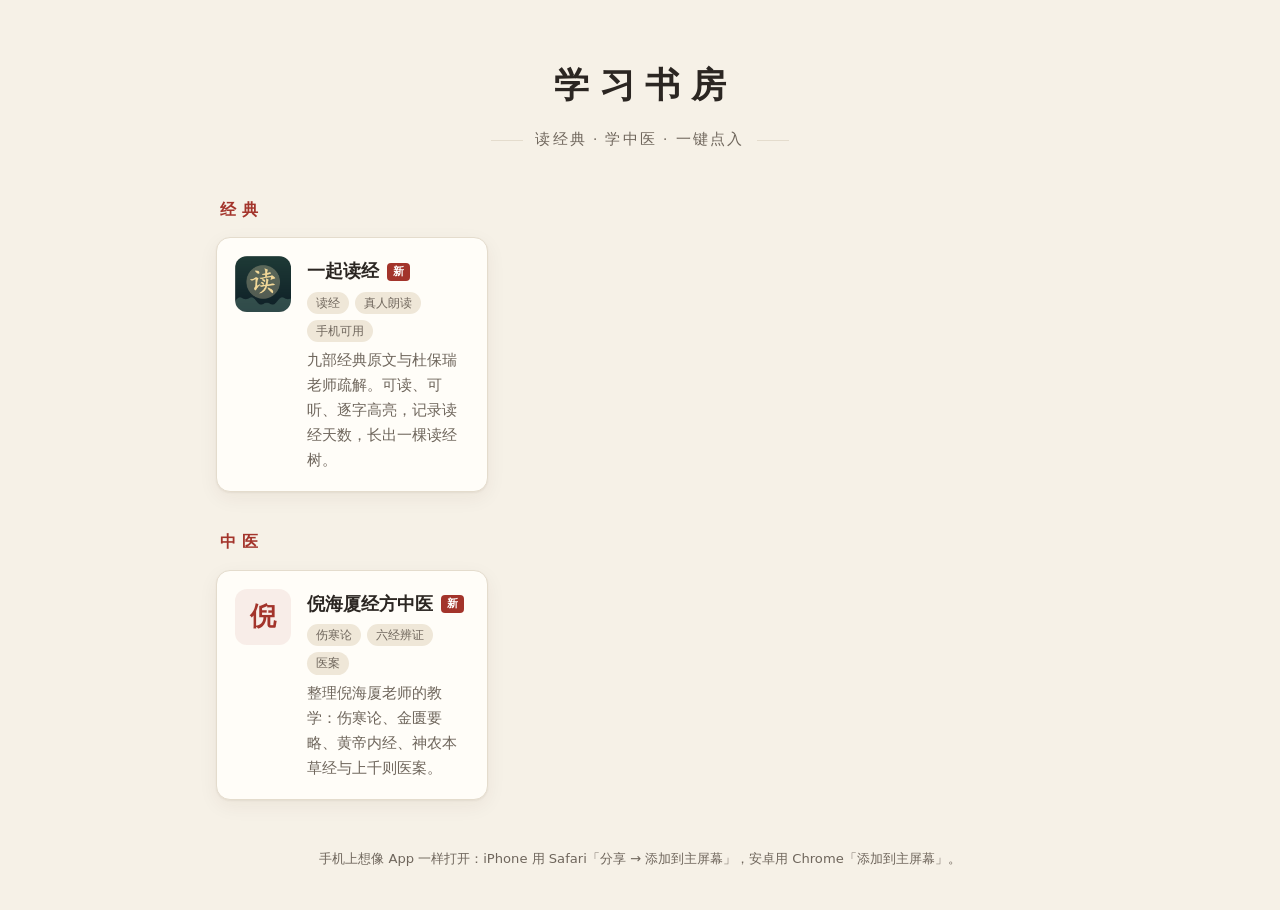
==== index.html @ 0ada7f23 "学习书房：一起读经、倪海厦经方中医 Co-Authored-By: Claude Opus 5.5 <noreply@anthropic.com>" ====
<!doctype html>
<html lang="zh-CN">
<head>
<meta charset="utf-8">
<meta name="viewport" content="width=device-width, initial-scale=1">
<title>学习书房</title>
<meta name="description" content="读经典、学中医，一键点入。">
<link rel="icon" href="icons/dujing.png">
<style>
:root{
  --bg:#f6f1e7; --paper:#fffdf8; --ink:#2b2622; --dim:#6f665c; --line:#e4dccd;
  --accent:#a3342b; --accent-soft:rgba(163,52,43,.08); --tag:#efe7d8; --shadow:0 1px 2px rgba(60,40,20,.06),0 6px 20px rgba(60,40,20,.06);
}
@media (prefers-color-scheme: dark){
  :root{
    --bg:#1b1916; --paper:#25221e; --ink:#ece5d8; --dim:#a79e90; --line:#3a352e;
    --accent:#e07a6c; --accent-soft:rgba(224,122,108,.12); --tag:#332f29; --shadow:0 1px 2px rgba(0,0,0,.3);
  }
}
*{box-sizing:border-box;margin:0;padding:0}
body{
  background:var(--bg); color:var(--ink); min-height:100vh;
  font-family:"Songti SC","Noto Serif SC","Source Han Serif SC","SimSun",serif;
  line-height:1.7; -webkit-font-smoothing:antialiased;
}
.wrap{max-width:880px;margin:0 auto;padding:56px 16px 40px}
header{text-align:center;margin-bottom:44px}
h1{font-size:2.2rem;letter-spacing:.3em;font-weight:700;padding-left:.3em}
.seal{display:inline-block;margin-top:10px;color:var(--dim);font-size:.95rem;letter-spacing:.15em}
.seal::before,.seal::after{content:"";display:inline-block;width:32px;height:1px;background:var(--line);vertical-align:middle;margin:0 12px}
section{margin-bottom:36px}
h2{font-size:1rem;color:var(--accent);letter-spacing:.4em;margin:0 0 14px 4px;font-weight:700}
.grid{display:grid;grid-template-columns:repeat(auto-fill,minmax(260px,1fr));gap:16px}
a.card{
  display:flex;gap:16px;align-items:flex-start;padding:18px;border-radius:14px;
  background:var(--paper);border:1px solid var(--line);box-shadow:var(--shadow);
  color:inherit;text-decoration:none;transition:transform .15s ease,border-color .15s ease;
}
a.card:hover,a.card:focus-visible{transform:translateY(-2px);border-color:var(--accent);outline:none}
.icon{
  flex:none;width:56px;height:56px;border-radius:12px;overflow:hidden;
  display:grid;place-items:center;background:var(--accent-soft);color:var(--accent);
  font-size:1.6rem;font-weight:700;
}
.icon img{width:100%;height:100%;object-fit:cover}
.body{min-width:0}
.title{font-size:1.15rem;font-weight:700;display:flex;align-items:center;gap:8px}
.new{font-size:.7rem;color:#fff;background:var(--accent);border-radius:4px;padding:0 6px;line-height:1.6;font-family:system-ui,sans-serif}
.tags{display:flex;flex-wrap:wrap;gap:6px;margin:4px 0 6px}
.tags span{font-size:.75rem;color:var(--dim);background:var(--tag);border-radius:999px;padding:1px 9px;font-family:system-ui,"PingFang SC","Microsoft YaHei",sans-serif}
.desc{font-size:.92rem;color:var(--dim)}
footer{text-align:center;color:var(--dim);font-size:.82rem;margin-top:48px;font-family:system-ui,"PingFang SC","Microsoft YaHei",sans-serif}
@media (max-width:480px){h1{font-size:1.8rem}.wrap{padding-top:40px}}
</style>
</head>
<body>
<div class="wrap">
  <header>
    <h1>学习书房</h1>
    <div class="seal">读经典 · 学中医 · 一键点入</div>
  </header>
  <main id="shelf"></main>
  <footer>手机上想像 App 一样打开：iPhone 用 Safari「分享 → 添加到主屏幕」，安卓用 Chrome「添加到主屏幕」。</footer>
</div>
<script src="items.js"></script>
<script>
(function(){
  var root = document.getElementById('shelf');
  function el(tag, cls, text){ var e=document.createElement(tag); if(cls) e.className=cls; if(text!=null) e.textContent=text; return e; }
  (window.SHELF||[]).forEach(function(g){
    var sec = el('section'); sec.appendChild(el('h2', null, g.group));
    var grid = el('div','grid');
    (g.items||[]).forEach(function(it){
      var a = el('a','card'); a.href = it.url; a.target = '_blank'; a.rel = 'noopener';
      var ic = el('div','icon');
      if (it.icon && /[./]/.test(it.icon)) {
        var img = new Image(); img.alt = ''; img.src = it.icon;
        img.onerror = function(){ ic.textContent = (it.title||'·').charAt(0); };
        ic.appendChild(img);
      } else { ic.textContent = it.icon || (it.title||'·').charAt(0); }
      a.appendChild(ic);
      var b = el('div','body');
      var t = el('div','title', it.title);
      if (it.isNew) t.appendChild(el('span','new','新'));
      b.appendChild(t);
      if (it.tags && it.tags.length){ var tg=el('div','tags'); it.tags.forEach(function(x){ tg.appendChild(el('span',null,x)); }); b.appendChild(tg); }
      if (it.desc) b.appendChild(el('div','desc', it.desc));
      a.appendChild(b); grid.appendChild(a);
    });
    sec.appendChild(grid); root.appendChild(sec);
  });
})();
</script>
</body>
</html>
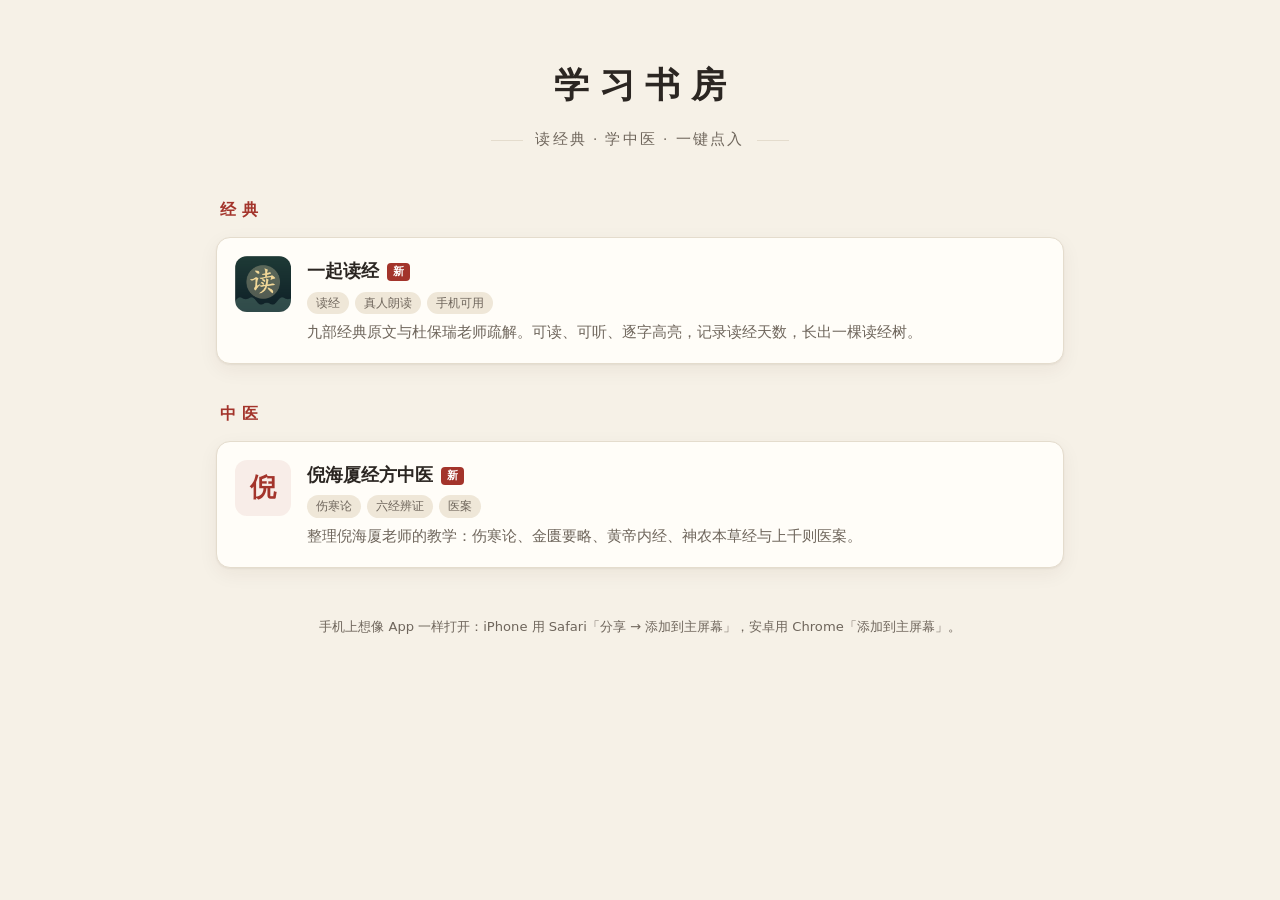
==== commit 1ef42d4a: "卡片少时铺满一行 Co-Authored-By: Claude Opus 5.5 <noreply@anthropic.com>" ====
--- a/index.html
+++ b/index.html
@@ -30,7 +30,7 @@
 .seal::before,.seal::after{content:"";display:inline-block;width:32px;height:1px;background:var(--line);vertical-align:middle;margin:0 12px}
 section{margin-bottom:36px}
 h2{font-size:1rem;color:var(--accent);letter-spacing:.4em;margin:0 0 14px 4px;font-weight:700}
-.grid{display:grid;grid-template-columns:repeat(auto-fill,minmax(260px,1fr));gap:16px}
+.grid{display:grid;grid-template-columns:repeat(auto-fit,minmax(260px,1fr));gap:16px}
 a.card{
   display:flex;gap:16px;align-items:flex-start;padding:18px;border-radius:14px;
   background:var(--paper);border:1px solid var(--line);box-shadow:var(--shadow);
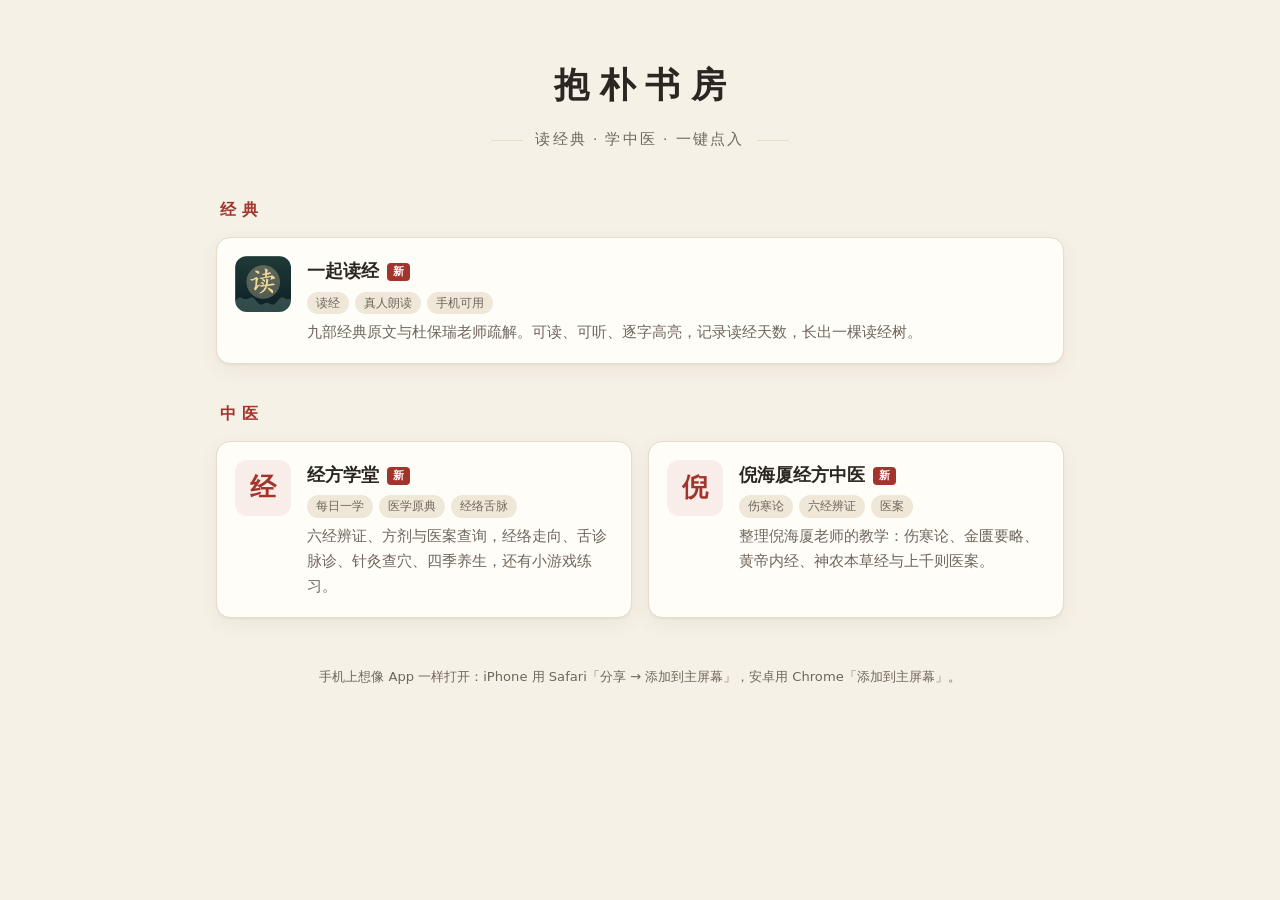
==== commit 169a8e1b: "改名抱朴书房；中医加入经方学堂 Co-Authored-By: Claude Opus 5.5 <noreply@anthropic.com>" ====
--- a/index.html
+++ b/index.html
@@ -3,7 +3,7 @@
 <head>
 <meta charset="utf-8">
 <meta name="viewport" content="width=device-width, initial-scale=1">
-<title>学习书房</title>
+<title>抱朴书房</title>
 <meta name="description" content="读经典、学中医，一键点入。">
 <link rel="icon" href="icons/dujing.png">
 <style>
@@ -56,7 +56,7 @@
 <body>
 <div class="wrap">
   <header>
-    <h1>学习书房</h1>
+    <h1>抱朴书房</h1>
     <div class="seal">读经典 · 学中医 · 一键点入</div>
   </header>
   <main id="shelf"></main>
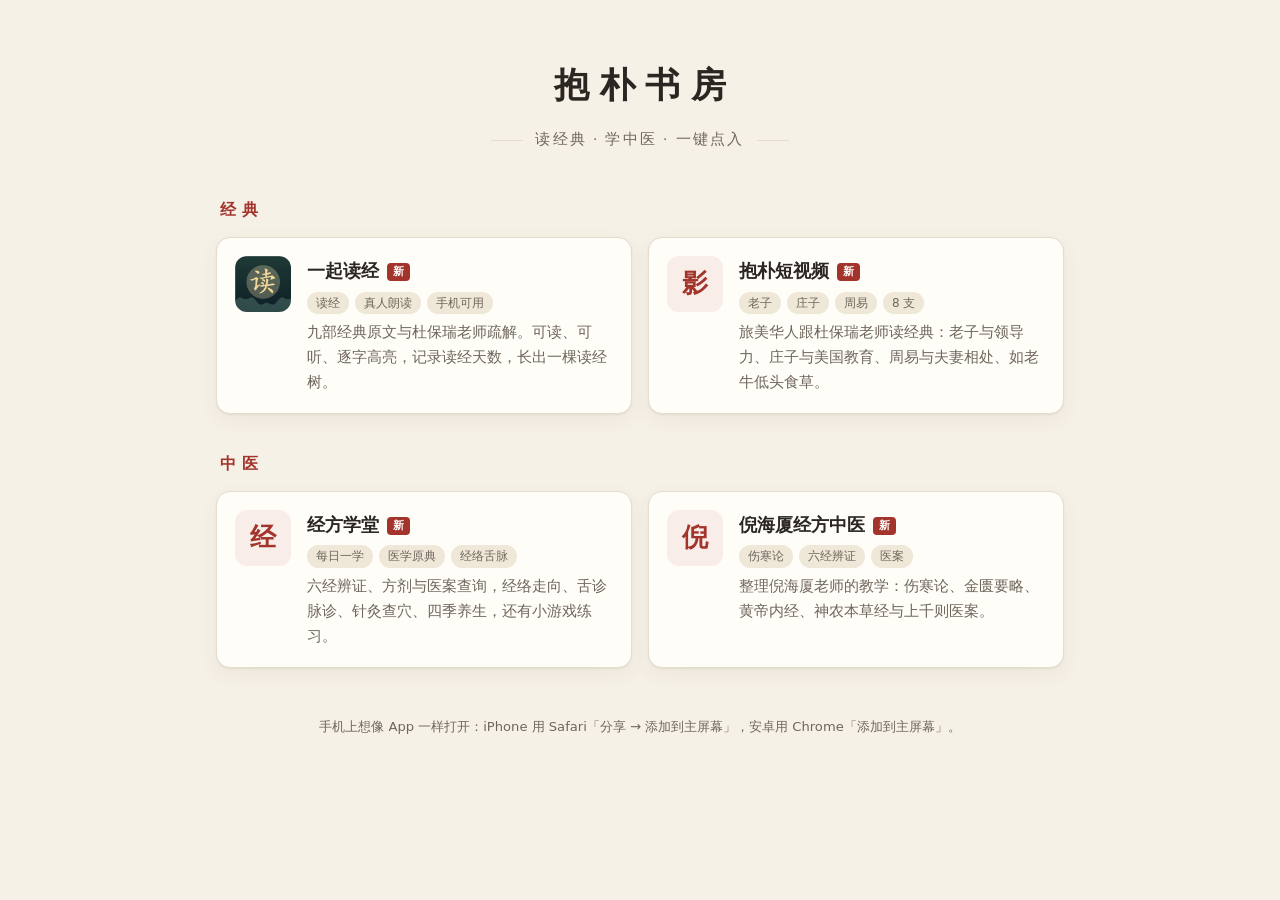
==== commit 44402a3a: "书房加入抱朴短视频（8 支） Co-Authored-By: Claude Opus 5.5 <noreply@anthropic.com>" ====
--- a/index.html
+++ b/index.html
@@ -71,7 +71,7 @@
     var sec = el('section'); sec.appendChild(el('h2', null, g.group));
     var grid = el('div','grid');
     (g.items||[]).forEach(function(it){
-      var a = el('a','card'); a.href = it.url; a.target = '_blank'; a.rel = 'noopener';
+      var a = el('a','card'); a.href = it.url; if (/^https?:/.test(it.url)) { a.target = '_blank'; a.rel = 'noopener'; }
       var ic = el('div','icon');
       if (it.icon && /[./]/.test(it.icon)) {
         var img = new Image(); img.alt = ''; img.src = it.icon;
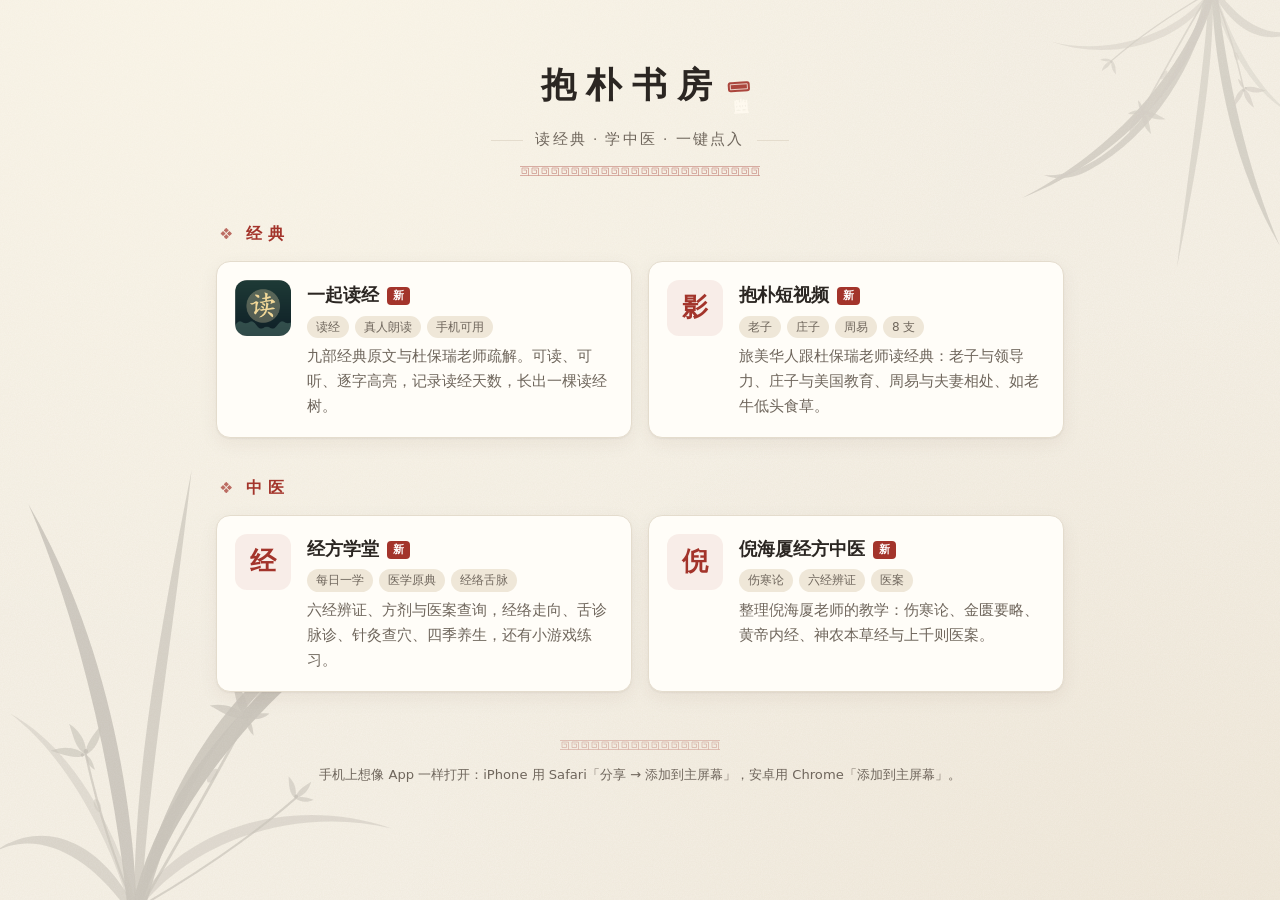
==== commit 7660189d: "书房换上兰花背景：宣纸底、墨兰、回纹、「幽兰」小印 Co-Authored-By: Claude Opus 5.5 <noreply@anthropic.com>" ====
--- a/index.html
+++ b/index.html
@@ -52,15 +52,17 @@
 footer{text-align:center;color:var(--dim);font-size:.82rem;margin-top:48px;font-family:system-ui,"PingFang SC","Microsoft YaHei",sans-serif}
 @media (max-width:480px){h1{font-size:1.8rem}.wrap{padding-top:40px}}
 </style>
+<link rel="stylesheet" href="deco.css">
 </head>
 <body>
 <div class="wrap">
   <header>
-    <h1>抱朴书房</h1>
+    <h1>抱朴书房<span class="yin" aria-hidden="true">幽兰</span></h1>
     <div class="seal">读经典 · 学中医 · 一键点入</div>
+    <span class="huiwen" aria-hidden="true"></span>
   </header>
   <main id="shelf"></main>
-  <footer>手机上想像 App 一样打开：iPhone 用 Safari「分享 → 添加到主屏幕」，安卓用 Chrome「添加到主屏幕」。</footer>
+  <footer><span class="huiwen" aria-hidden="true"></span>手机上想像 App 一样打开：iPhone 用 Safari「分享 → 添加到主屏幕」，安卓用 Chrome「添加到主屏幕」。</footer>
 </div>
 <script src="items.js"></script>
 <script>
--- a/deco.css
+++ b/deco.css
@@ -0,0 +1,54 @@
+/* 书房装饰：宣纸底、墨兰、回纹、印章。两个页面共用。 */
+:root{ --ink-lan:#2b2622; --lan-op:.2; --hui:#a3342b; }
+@media (prefers-color-scheme: dark){
+  :root{ --ink-lan:#e8dfcf; --lan-op:.11; --hui:#e07a6c; }
+}
+
+/* 宣纸：细微纤维纹理 + 一层暖光 */
+body{
+  background-image:
+    radial-gradient(ellipse at 20% -10%, rgba(255,250,235,.55), transparent 55%),
+    radial-gradient(ellipse at 100% 110%, rgba(163,120,60,.07), transparent 50%),
+    url("data:image/svg+xml,%3Csvg xmlns='http://www.w3.org/2000/svg' width='220' height='220'%3E%3Cfilter id='n'%3E%3CfeTurbulence type='fractalNoise' baseFrequency='.85' numOctaves='3' stitchTiles='stitch'/%3E%3CfeColorMatrix values='0 0 0 0 .42 0 0 0 0 .32 0 0 0 0 .2 0 0 0 .09 0'/%3E%3C/filter%3E%3Crect width='100%25' height='100%25' filter='url(%23n)'/%3E%3C/svg%3E");
+  background-attachment: fixed, fixed, scroll;
+}
+@media (prefers-color-scheme: dark){
+  body{ background-image:
+    radial-gradient(ellipse at 20% -10%, rgba(255,240,210,.05), transparent 55%),
+    url("data:image/svg+xml,%3Csvg xmlns='http://www.w3.org/2000/svg' width='220' height='220'%3E%3Cfilter id='n'%3E%3CfeTurbulence type='fractalNoise' baseFrequency='.85' numOctaves='3' stitchTiles='stitch'/%3E%3CfeColorMatrix values='0 0 0 0 .9 0 0 0 0 .85 0 0 0 0 .75 0 0 0 .05 0'/%3E%3C/filter%3E%3Crect width='100%25' height='100%25' filter='url(%23n)'/%3E%3C/svg%3E");
+    background-attachment: fixed, scroll; }
+}
+
+/* 墨兰：左下一丛，右上一丛倒垂 */
+body::before, body::after{
+  content:""; position:fixed; pointer-events:none; z-index:0;
+  background:var(--ink-lan); opacity:var(--lan-op);
+  -webkit-mask:url(bg/lan.svg) no-repeat center / contain;
+          mask:url(bg/lan.svg) no-repeat center / contain;
+}
+body::before{ left:-1vw; bottom:-1vh; width:min(48vw,460px); height:min(60vw,575px); }
+body::after { right:-2vw; top:-1vh; width:min(30vw,290px); height:min(37.5vw,362px); transform:scale(-1,-1); opacity:calc(var(--lan-op) * .75); }
+.wrap{ position:relative; z-index:1; }
+
+/* 回纹带：标题下、页脚上 */
+.huiwen{
+  display:block; height:10px; width:min(240px,60%); margin:14px auto 0;
+  background:var(--hui); opacity:.45;
+  -webkit-mask:url(bg/huiwen.svg) repeat-x left center / 10px 10px;
+          mask:url(bg/huiwen.svg) repeat-x left center / 10px 10px;
+}
+footer .huiwen{ margin:0 auto 14px; width:min(160px,40%); opacity:.3; }
+
+/* 朱文小印「幽兰」 */
+.yin{
+  display:inline-block; writing-mode:vertical-rl; vertical-align:middle;
+  font-size:.42em; line-height:1.05; letter-spacing:0; font-weight:700;
+  color:#fffaf0; background:var(--hui); border-radius:3px;
+  padding:5px 3px; margin-left:.35em; transform:rotate(-4deg) translateY(-.15em);
+  box-shadow: inset 0 0 0 2px var(--hui), inset 0 0 0 3px rgba(255,250,240,.75);
+  opacity:.9;
+}
+
+/* 卡片：像压在宣纸上的笺 */
+.card{ background:color-mix(in srgb, var(--paper) 86%, transparent); }
+section h2::before{ content:"❖"; font-size:.8em; margin-right:.5em; opacity:.7; }
